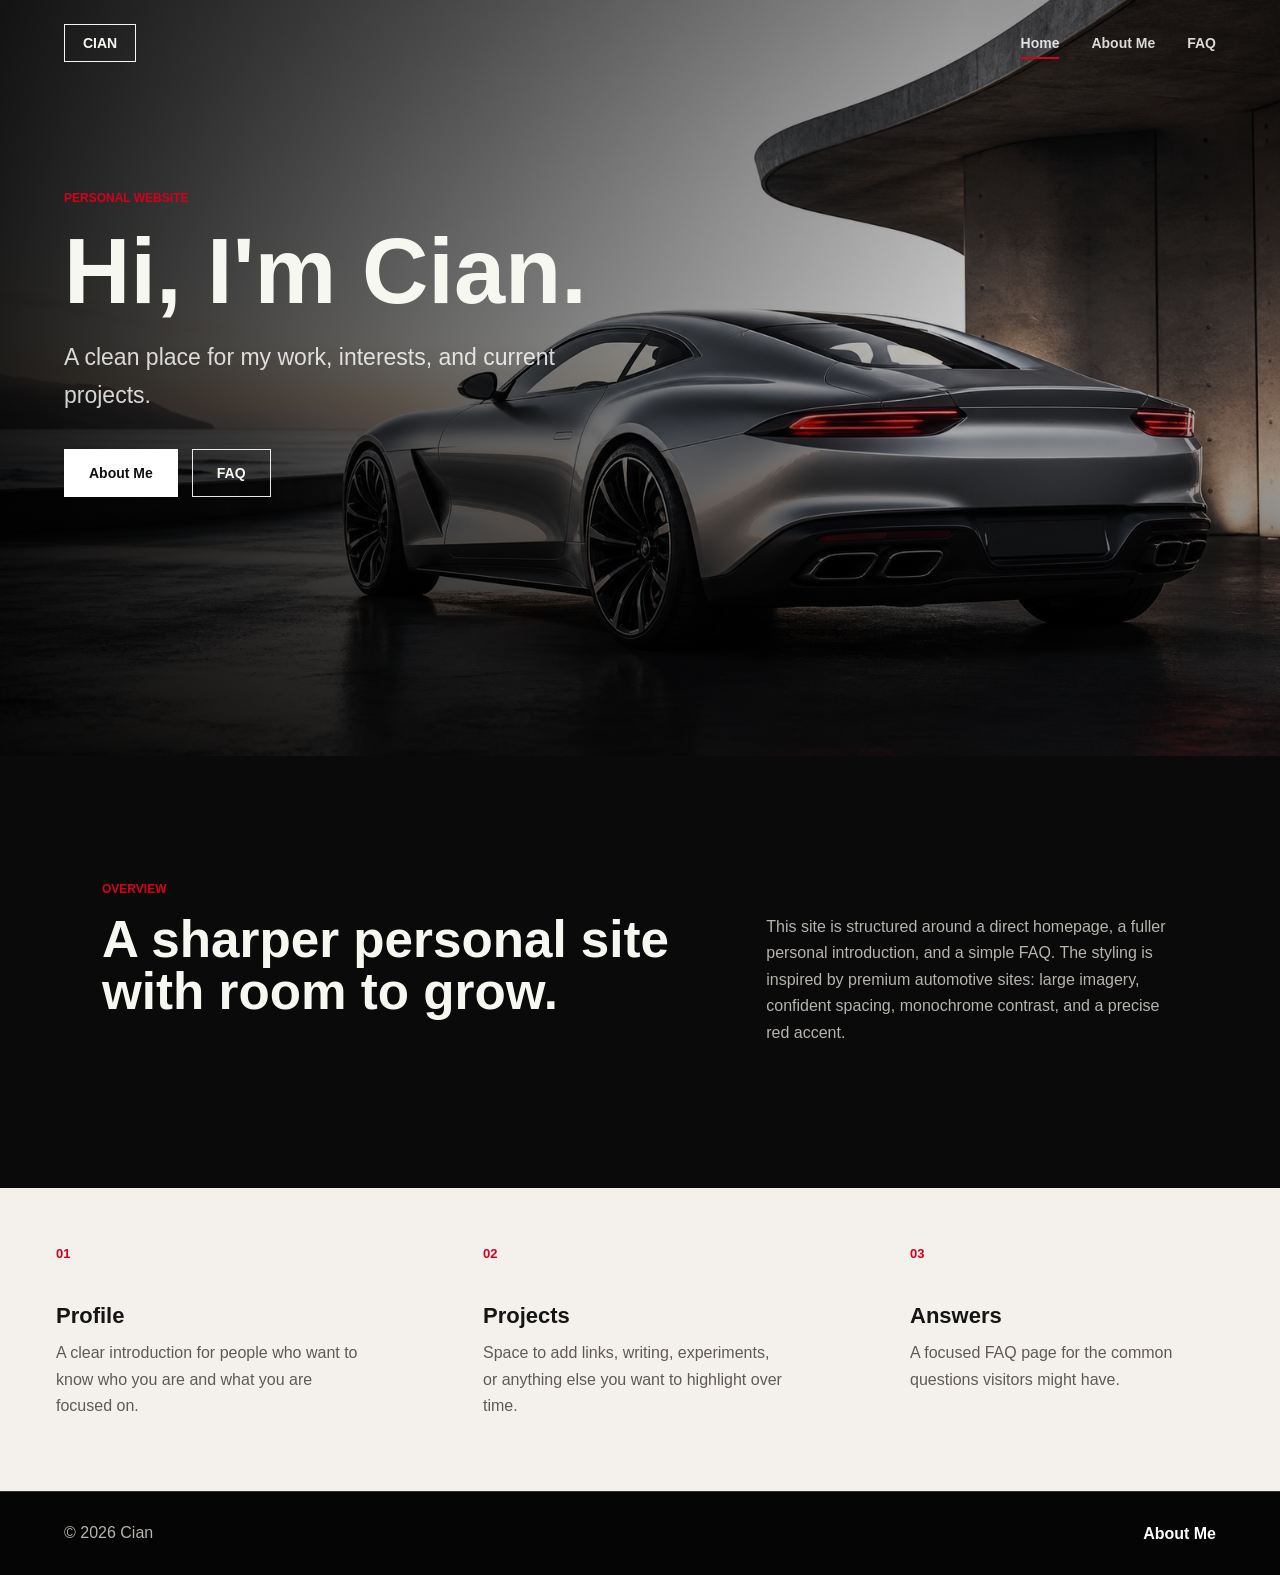
==== index.html @ 29b8a0e3 "Build personal website" ====
<!doctype html>
<html lang="en">
  <head>
    <meta charset="utf-8">
    <meta name="viewport" content="width=device-width, initial-scale=1">
    <title>Cian | Personal Website</title>
    <meta name="description" content="The personal website of Cian.">
    <link rel="stylesheet" href="assets/styles.css">
  </head>
  <body>
    <header class="site-header">
      <a class="brand" href="index.html" aria-label="Cian home">Cian</a>
      <nav class="nav" aria-label="Primary navigation">
        <a aria-current="page" href="index.html">Home</a>
        <a href="about.html">About Me</a>
        <a href="faq.html">FAQ</a>
      </nav>
    </header>

    <main>
      <section class="hero">
        <img src="assets/hero-grand-tourer.png" alt="Unbranded grand touring coupe on a modern coastal road at dawn">
        <div class="hero-shade"></div>
        <div class="hero-content">
          <p class="eyebrow">Personal Website</p>
          <h1>Hi, I'm Cian.</h1>
          <p class="hero-copy">A clean place for my work, interests, and current projects.</p>
          <div class="hero-actions" aria-label="Primary actions">
            <a class="button button-primary" href="about.html">About Me</a>
            <a class="button button-secondary" href="faq.html">FAQ</a>
          </div>
        </div>
      </section>

      <section class="intro section">
        <div class="section-kicker">Overview</div>
        <div class="split">
          <h2>A sharper personal site with room to grow.</h2>
          <p>This site is structured around a direct homepage, a fuller personal introduction, and a simple FAQ. The styling is inspired by premium automotive sites: large imagery, confident spacing, monochrome contrast, and a precise red accent.</p>
        </div>
      </section>

      <section class="feature-band">
        <article>
          <span>01</span>
          <h3>Profile</h3>
          <p>A clear introduction for people who want to know who you are and what you are focused on.</p>
        </article>
        <article>
          <span>02</span>
          <h3>Projects</h3>
          <p>Space to add links, writing, experiments, or anything else you want to highlight over time.</p>
        </article>
        <article>
          <span>03</span>
          <h3>Answers</h3>
          <p>A focused FAQ page for the common questions visitors might have.</p>
        </article>
      </section>
    </main>

    <footer class="site-footer">
      <p>&copy; 2026 Cian</p>
      <a href="about.html">About Me</a>
    </footer>
  </body>
</html>
---- assets/styles.css ----
:root {
  --bg: #0a0a0a;
  --surface: #111111;
  --surface-light: #f4f1ec;
  --text: #f7f7f2;
  --muted: #b7b3ad;
  --ink: #151515;
  --ink-muted: #5f5a54;
  --line: rgba(255, 255, 255, 0.18);
  --accent: #d5001c;
  --max: 1160px;
}

* {
  box-sizing: border-box;
}

html {
  background: var(--bg);
  color: var(--text);
  font-family: Arial, Helvetica, sans-serif;
  letter-spacing: 0;
}

body {
  margin: 0;
  min-width: 320px;
}

a {
  color: inherit;
  text-decoration: none;
}

.site-header {
  align-items: center;
  display: flex;
  gap: 32px;
  justify-content: space-between;
  left: 0;
  padding: 24px clamp(20px, 5vw, 64px);
  position: absolute;
  right: 0;
  top: 0;
  z-index: 10;
}

.site-header-solid {
  background: rgba(10, 10, 10, 0.94);
  border-bottom: 1px solid var(--line);
  position: sticky;
}

.brand {
  border: 1px solid currentColor;
  font-size: 14px;
  font-weight: 700;
  line-height: 1;
  padding: 11px 18px;
  text-transform: uppercase;
}

.nav {
  align-items: center;
  display: flex;
  flex-wrap: wrap;
  gap: clamp(14px, 3vw, 32px);
  justify-content: flex-end;
}

.nav a {
  color: rgba(255, 255, 255, 0.84);
  font-size: 14px;
  font-weight: 700;
  line-height: 1.2;
  padding: 8px 0;
  position: relative;
}

.nav a::after {
  background: var(--accent);
  bottom: 0;
  content: "";
  height: 2px;
  left: 0;
  position: absolute;
  transform: scaleX(0);
  transform-origin: left;
  transition: transform 180ms ease;
  width: 100%;
}

.nav a:hover::after,
.nav a[aria-current="page"]::after {
  transform: scaleX(1);
}

.hero {
  min-height: 84vh;
  overflow: hidden;
  position: relative;
}

.hero img {
  height: 100%;
  inset: 0;
  object-fit: cover;
  object-position: center;
  position: absolute;
  width: 100%;
}

.hero-shade {
  background:
    linear-gradient(90deg, rgba(0, 0, 0, 0.86) 0%, rgba(0, 0, 0, 0.48) 38%, rgba(0, 0, 0, 0.08) 75%),
    linear-gradient(180deg, rgba(0, 0, 0, 0.35), rgba(0, 0, 0, 0.14) 45%, rgba(0, 0, 0, 0.72));
  inset: 0;
  position: absolute;
}

.hero-content {
  max-width: 670px;
  padding: clamp(132px, 21vh, 220px) clamp(20px, 5vw, 64px) 86px;
  position: relative;
  z-index: 2;
}

.eyebrow,
.section-kicker {
  color: var(--accent);
  font-size: 12px;
  font-weight: 800;
  letter-spacing: 0;
  margin: 0 0 18px;
  text-transform: uppercase;
}

h1,
h2,
h3,
p {
  margin-top: 0;
}

h1 {
  font-size: clamp(44px, 8vw, 92px);
  line-height: 0.96;
  margin-bottom: 24px;
}

h2 {
  font-size: clamp(30px, 4vw, 54px);
  line-height: 1.02;
  margin-bottom: 0;
}

h3 {
  font-size: 22px;
  line-height: 1.15;
  margin-bottom: 12px;
}

p {
  line-height: 1.65;
}

.hero-copy {
  color: rgba(255, 255, 255, 0.82);
  font-size: clamp(18px, 2vw, 23px);
  max-width: 560px;
}

.hero-actions {
  display: flex;
  flex-wrap: wrap;
  gap: 14px;
  margin-top: 34px;
}

.button {
  align-items: center;
  border: 1px solid rgba(255, 255, 255, 0.9);
  display: inline-flex;
  font-size: 14px;
  font-weight: 800;
  justify-content: center;
  min-height: 48px;
  padding: 0 24px;
  transition: background 180ms ease, border-color 180ms ease, color 180ms ease;
}

.button-primary {
  background: #ffffff;
  color: #111111;
}

.button-primary:hover {
  background: var(--accent);
  border-color: var(--accent);
  color: #ffffff;
}

.button-secondary:hover {
  background: #ffffff;
  color: #111111;
}

.section {
  margin: 0 auto;
  max-width: var(--max);
  padding: clamp(72px, 10vw, 126px) clamp(20px, 5vw, 42px);
}

.intro {
  background: var(--bg);
}

.split {
  display: grid;
  gap: clamp(28px, 6vw, 76px);
  grid-template-columns: minmax(0, 1fr) minmax(280px, 0.7fr);
}

.split p,
.content-stack p,
.page-hero p,
.timeline p,
.faq-list p,
.feature-band p {
  color: var(--muted);
}

.feature-band {
  background: var(--surface-light);
  color: var(--ink);
  display: grid;
  gap: 1px;
  grid-template-columns: repeat(3, 1fr);
}

.feature-band article {
  background: var(--surface-light);
  min-height: 260px;
  padding: clamp(28px, 5vw, 56px);
}

.feature-band span,
.timeline-item span {
  color: var(--accent);
  display: inline-block;
  font-size: 13px;
  font-weight: 900;
  margin-bottom: 42px;
}

.feature-band p {
  color: var(--ink-muted);
  max-width: 34ch;
}

.page {
  background: var(--bg);
  min-height: 80vh;
}

.page-hero {
  margin: 0 auto;
  max-width: var(--max);
  padding: clamp(82px, 11vw, 132px) clamp(20px, 5vw, 42px) clamp(46px, 7vw, 80px);
}

.page-hero h1 {
  max-width: 900px;
}

.page-hero p {
  font-size: clamp(18px, 2vw, 22px);
  max-width: 720px;
}

.content-grid {
  border-top: 1px solid var(--line);
  display: grid;
  gap: clamp(28px, 7vw, 96px);
  grid-template-columns: 180px minmax(0, 1fr);
  padding-top: clamp(52px, 8vw, 84px);
}

.content-stack {
  max-width: 780px;
}

.timeline {
  border-top: 1px solid var(--line);
  display: grid;
  grid-template-columns: repeat(3, 1fr);
}

.timeline-item {
  border-right: 1px solid var(--line);
  min-height: 280px;
  padding: clamp(28px, 5vw, 56px);
}

.timeline-item:last-child {
  border-right: 0;
}

.faq-list {
  margin: 0 auto;
  max-width: 940px;
  padding: 0 clamp(20px, 5vw, 42px) clamp(72px, 10vw, 120px);
}

details {
  border-top: 1px solid var(--line);
}

details:last-child {
  border-bottom: 1px solid var(--line);
}

summary {
  cursor: pointer;
  font-size: clamp(20px, 3vw, 30px);
  font-weight: 800;
  list-style: none;
  padding: 28px 44px 28px 0;
  position: relative;
}

summary::-webkit-details-marker {
  display: none;
}

summary::after {
  color: var(--accent);
  content: "+";
  font-size: 34px;
  font-weight: 300;
  line-height: 1;
  position: absolute;
  right: 0;
  top: 26px;
}

details[open] summary::after {
  content: "-";
}

details p {
  max-width: 720px;
  padding-bottom: 30px;
}

.site-footer {
  align-items: center;
  background: #050505;
  border-top: 1px solid var(--line);
  color: var(--muted);
  display: flex;
  gap: 20px;
  justify-content: space-between;
  padding: 28px clamp(20px, 5vw, 64px);
}

.site-footer p {
  margin: 0;
}

.site-footer a {
  color: #ffffff;
  font-weight: 800;
}

@media (max-width: 760px) {
  .site-header {
    align-items: flex-start;
    flex-direction: column;
    gap: 18px;
  }

  .nav {
    justify-content: flex-start;
  }

  .hero {
    min-height: 86vh;
  }

  .hero-content {
    padding-top: 184px;
  }

  .split,
  .content-grid,
  .timeline,
  .feature-band {
    grid-template-columns: 1fr;
  }

  .timeline-item {
    border-right: 0;
    border-bottom: 1px solid var(--line);
  }

  .timeline-item:last-child {
    border-bottom: 0;
  }

  .feature-band article {
    min-height: 220px;
  }

  .site-footer {
    align-items: flex-start;
    flex-direction: column;
  }
}

@media (max-width: 460px) {
  .hero-actions,
  .button {
    width: 100%;
  }

  h1 {
    font-size: 42px;
  }
}
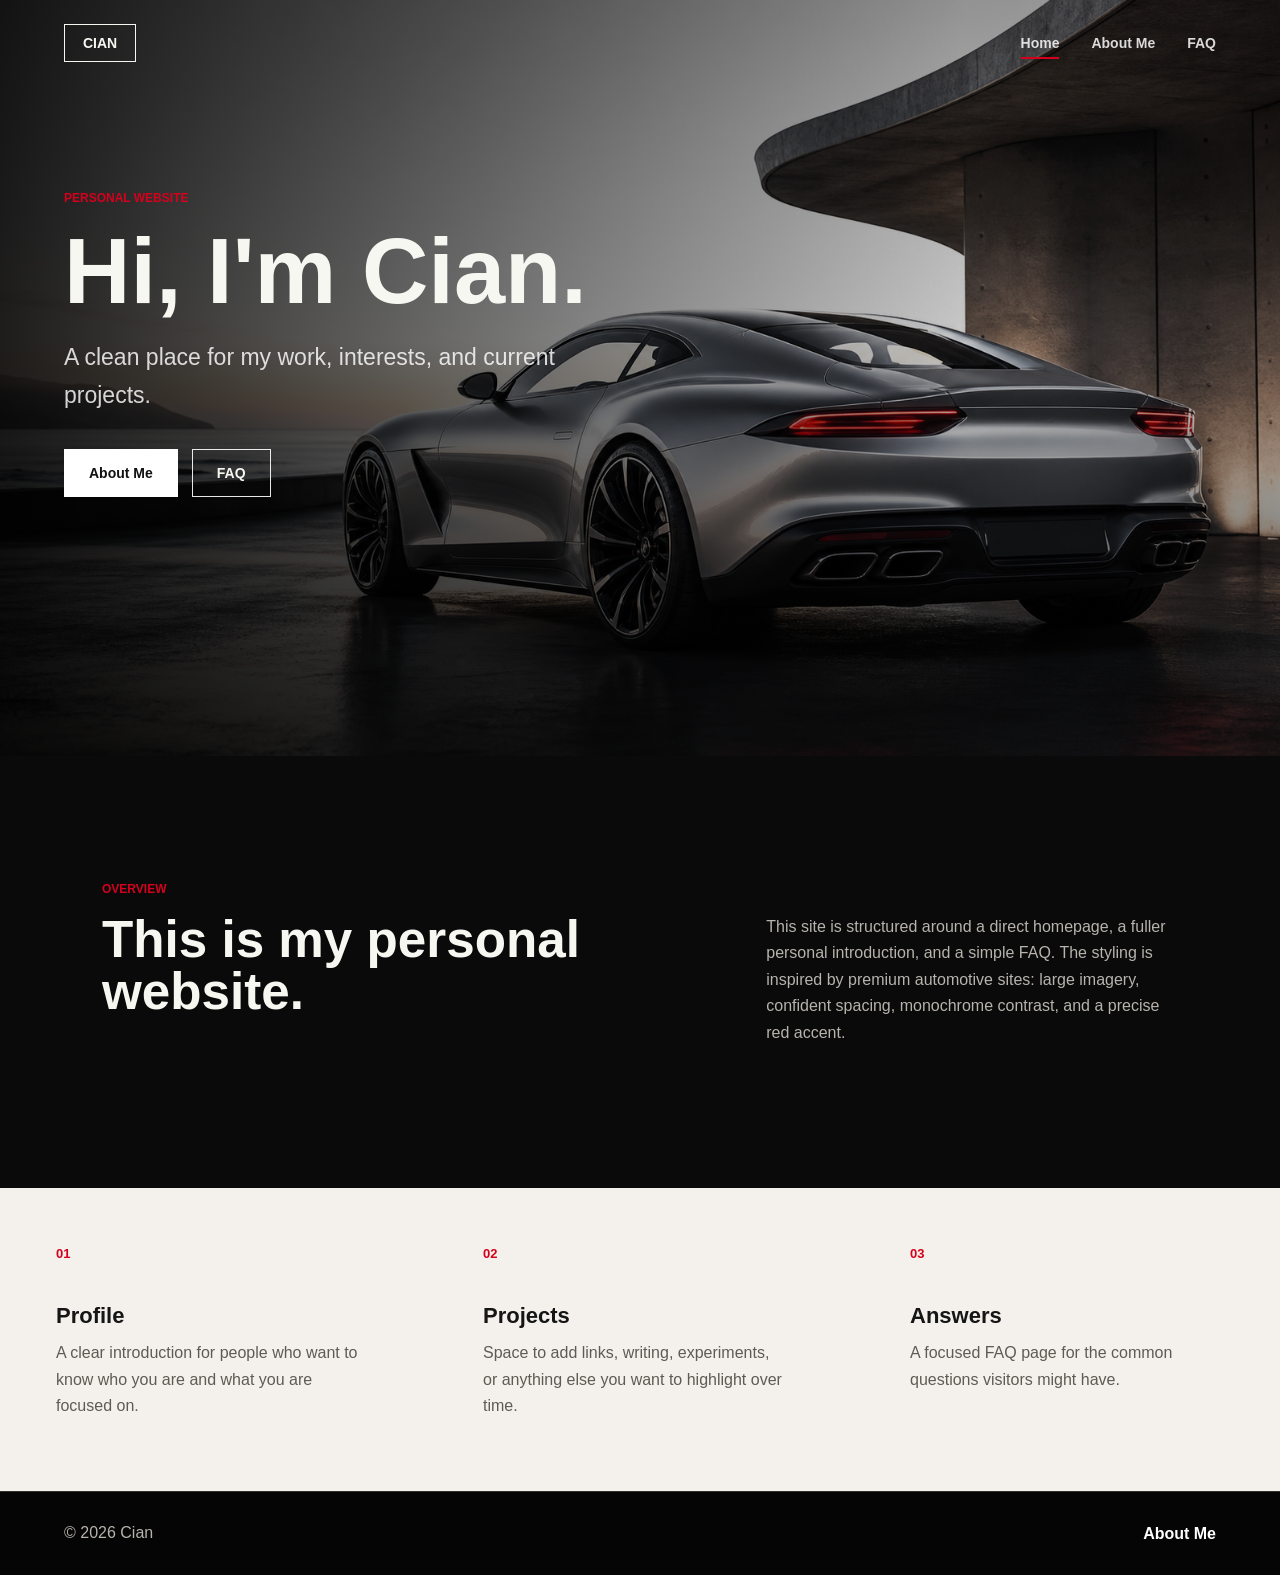
==== commit 520486cf: "Update homepage intro copy" ====
--- a/index.html
+++ b/index.html
@@ -35,7 +35,7 @@
       <section class="intro section">
         <div class="section-kicker">Overview</div>
         <div class="split">
-          <h2>A sharper personal site with room to grow.</h2>
+          <h2>This is my personal website.</h2>
           <p>This site is structured around a direct homepage, a fuller personal introduction, and a simple FAQ. The styling is inspired by premium automotive sites: large imagery, confident spacing, monochrome contrast, and a precise red accent.</p>
         </div>
       </section>
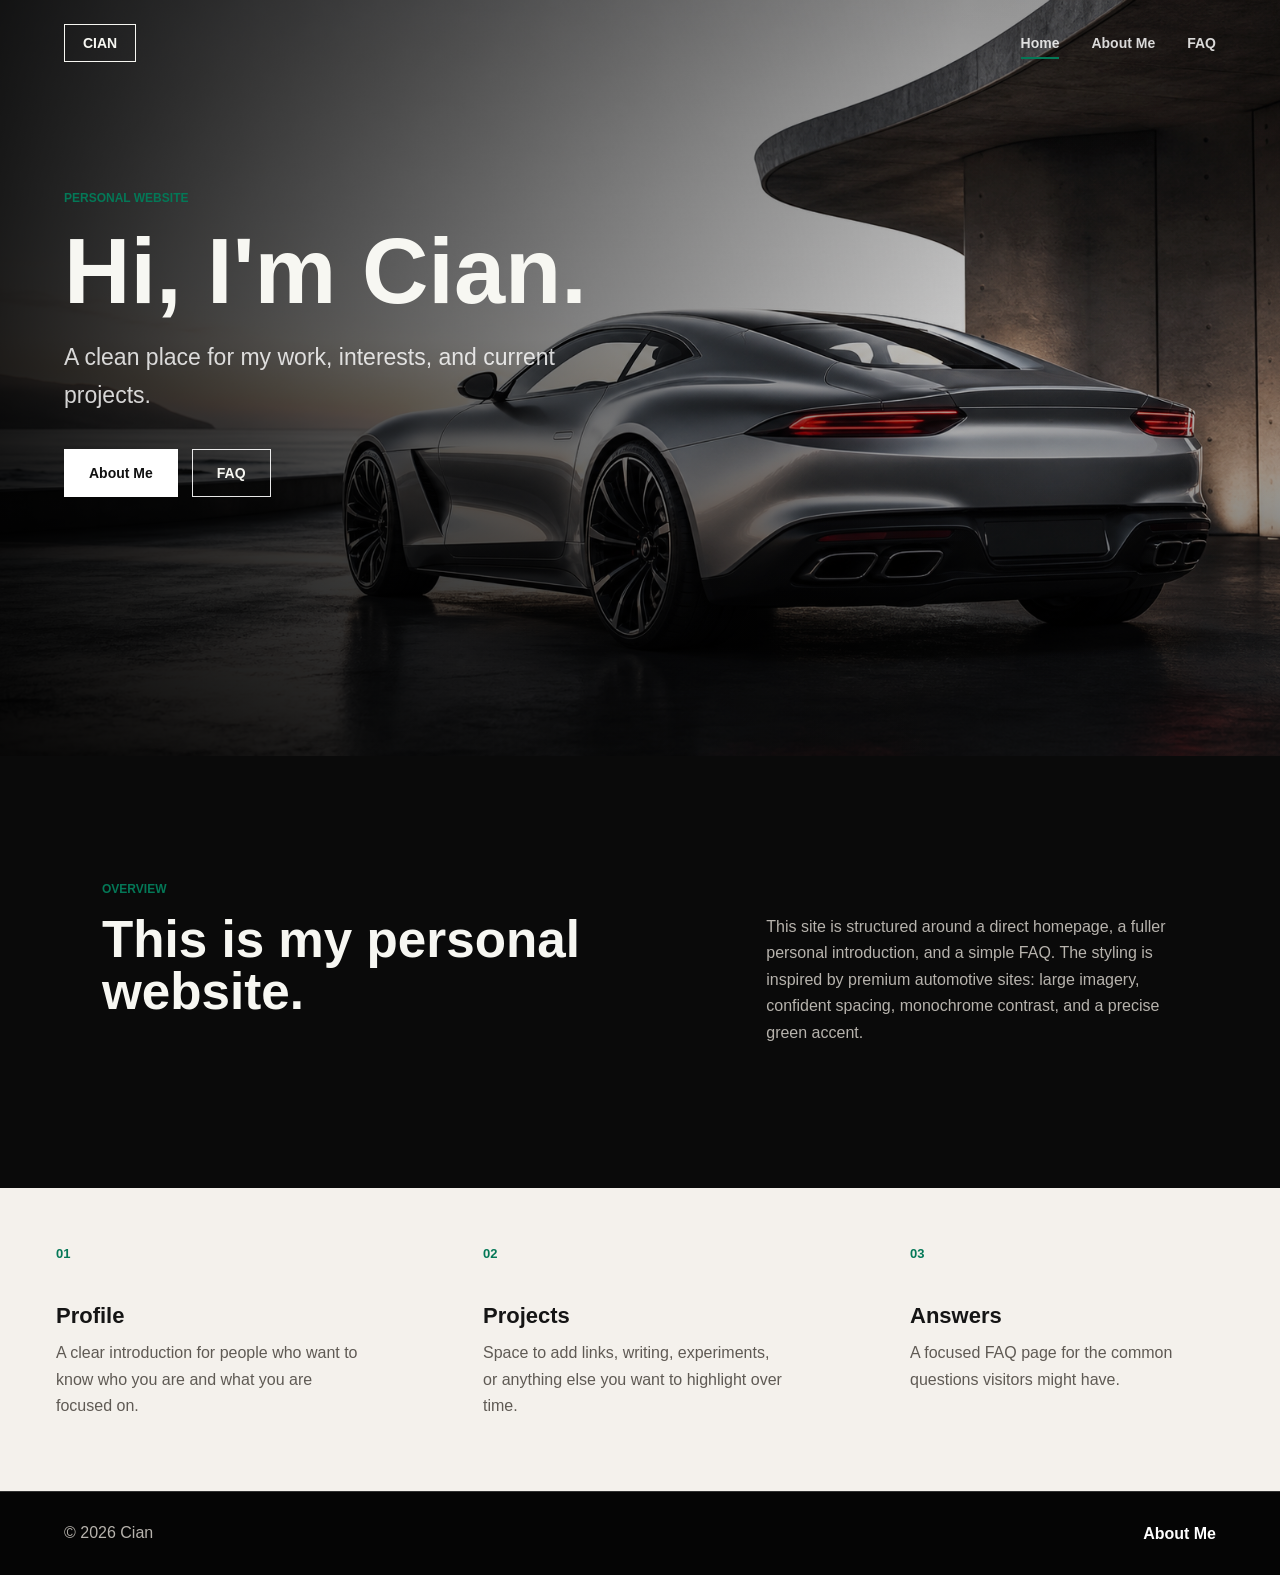
==== commit 2c953cf8: "Make accent color green" ====
--- a/index.html
+++ b/index.html
@@ -36,7 +36,7 @@
         <div class="section-kicker">Overview</div>
         <div class="split">
           <h2>This is my personal website.</h2>
-          <p>This site is structured around a direct homepage, a fuller personal introduction, and a simple FAQ. The styling is inspired by premium automotive sites: large imagery, confident spacing, monochrome contrast, and a precise red accent.</p>
+          <p>This site is structured around a direct homepage, a fuller personal introduction, and a simple FAQ. The styling is inspired by premium automotive sites: large imagery, confident spacing, monochrome contrast, and a precise green accent.</p>
         </div>
       </section>
 
--- a/assets/styles.css
+++ b/assets/styles.css
@@ -7,7 +7,7 @@
   --ink: #151515;
   --ink-muted: #5f5a54;
   --line: rgba(255, 255, 255, 0.18);
-  --accent: #d5001c;
+  --accent: #047857;
   --max: 1160px;
 }
 
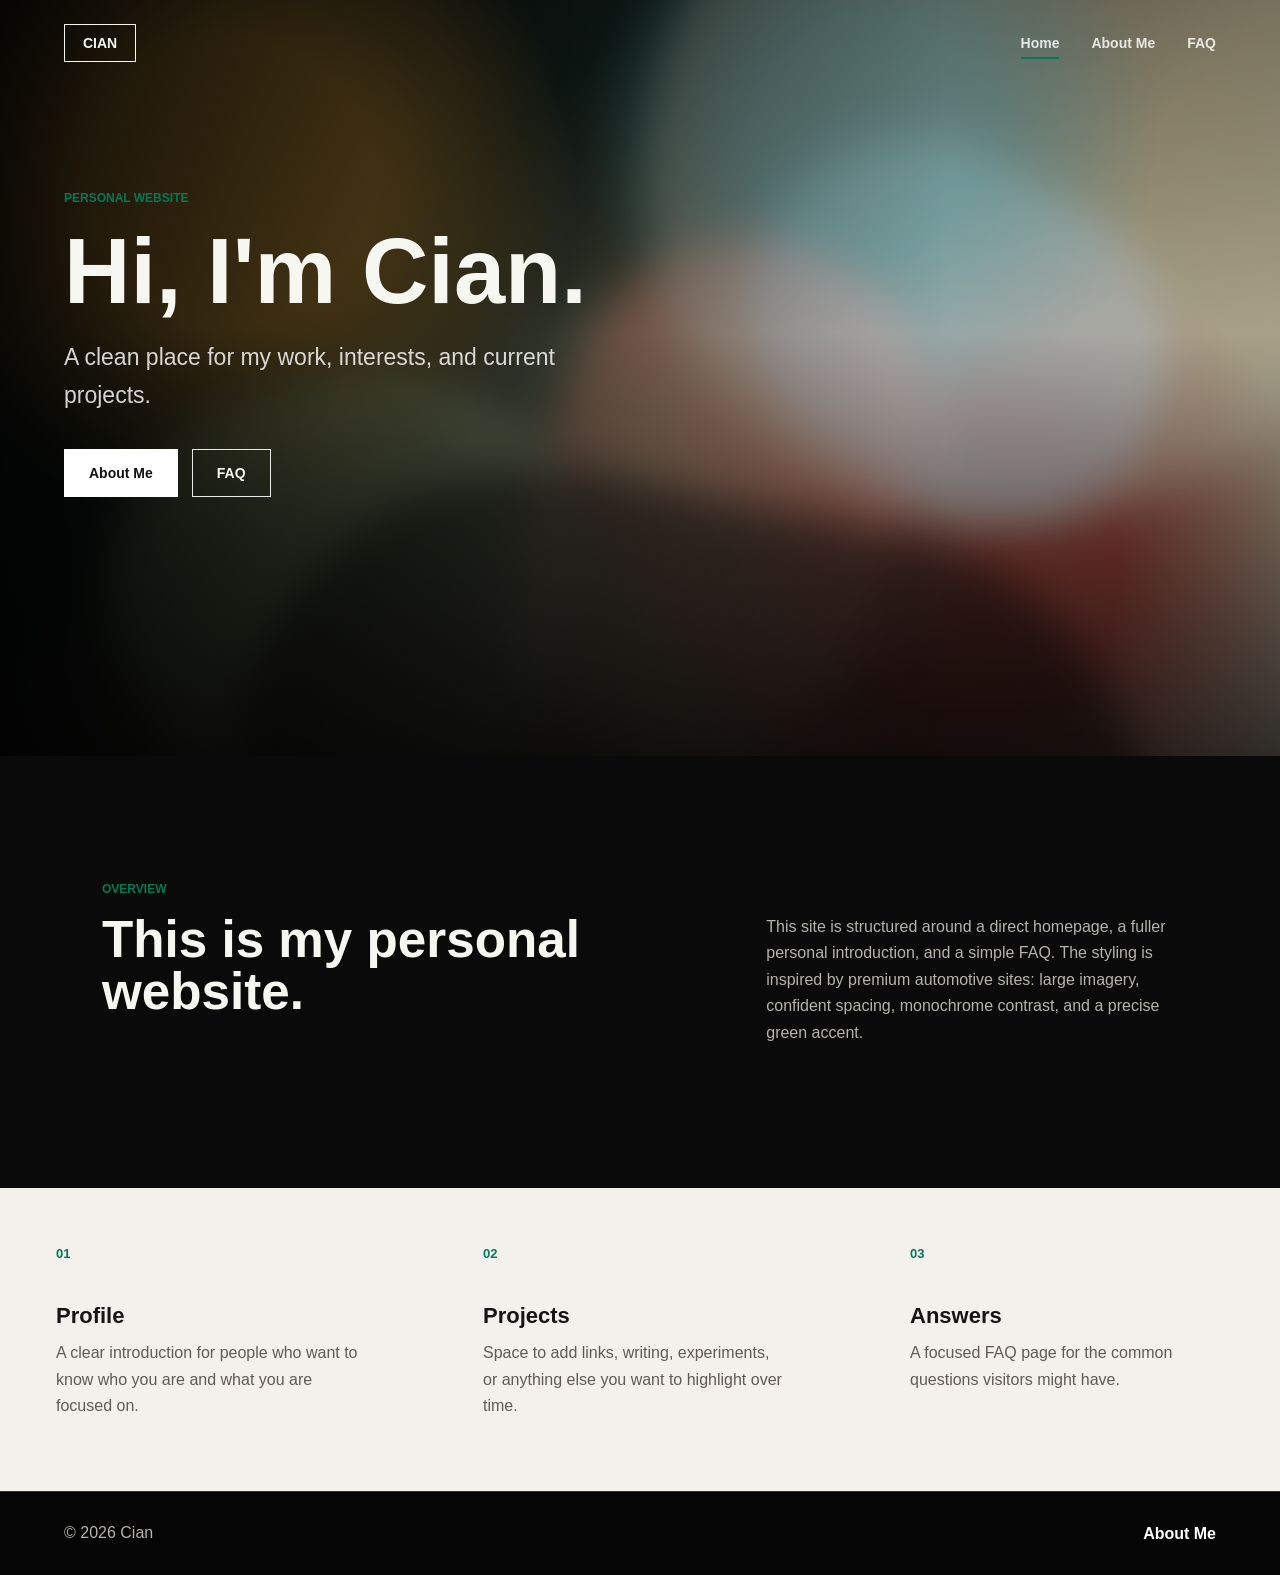
==== commit 5d8e2d18: "Replace hero car with abstract palette" ====
--- a/index.html
+++ b/index.html
@@ -19,7 +19,12 @@
 
     <main>
       <section class="hero">
-        <img src="assets/hero-grand-tourer.png" alt="Unbranded grand touring coupe on a modern coastal road at dawn">
+        <div class="hero-palette" aria-hidden="true">
+          <span class="palette-field palette-field-ember"></span>
+          <span class="palette-field palette-field-sage"></span>
+          <span class="palette-field palette-field-sky"></span>
+          <span class="palette-field palette-field-ink"></span>
+        </div>
         <div class="hero-shade"></div>
         <div class="hero-content">
           <p class="eyebrow">Personal Website</p>
--- a/assets/styles.css
+++ b/assets/styles.css
@@ -101,19 +101,103 @@
   position: relative;
 }
 
-.hero img {
+.hero-palette {
+  background:
+    radial-gradient(circle at 18% 24%, rgba(244, 181, 68, 0.92) 0 12%, transparent 29%),
+    radial-gradient(circle at 68% 18%, rgba(58, 176, 198, 0.82) 0 11%, transparent 27%),
+    radial-gradient(circle at 76% 76%, rgba(190, 66, 58, 0.84) 0 13%, transparent 31%),
+    linear-gradient(135deg, #111512 0%, #223a32 32%, #c9b783 63%, #e8dfcb 100%);
   height: 100%;
   inset: 0;
-  object-fit: cover;
-  object-position: center;
   position: absolute;
   width: 100%;
 }
 
+.hero-palette::before,
+.hero-palette::after,
+.palette-field {
+  border-radius: 999px;
+  filter: blur(22px);
+  position: absolute;
+}
+
+.hero-palette::before {
+  background: rgba(245, 236, 211, 0.48);
+  content: "";
+  height: 58vw;
+  max-height: 720px;
+  min-height: 340px;
+  right: -12vw;
+  top: -16vw;
+  transform: rotate(-22deg);
+  width: 62vw;
+}
+
+.hero-palette::after {
+  background: rgba(7, 12, 13, 0.5);
+  bottom: -28vw;
+  content: "";
+  height: 48vw;
+  left: 18vw;
+  min-height: 280px;
+  transform: rotate(12deg);
+  width: 72vw;
+}
+
+.palette-field {
+  display: block;
+  mix-blend-mode: screen;
+  opacity: 0.86;
+}
+
+.palette-field-ember {
+  background: #d94e3f;
+  height: 42vw;
+  left: 42vw;
+  max-height: 540px;
+  min-height: 260px;
+  top: 26vh;
+  transform: rotate(20deg);
+  width: 28vw;
+}
+
+.palette-field-sage {
+  background: #90a967;
+  height: 34vw;
+  left: 8vw;
+  max-height: 420px;
+  min-height: 220px;
+  top: 42vh;
+  transform: rotate(-15deg);
+  width: 38vw;
+}
+
+.palette-field-sky {
+  background: #35a7bd;
+  height: 26vw;
+  max-height: 340px;
+  min-height: 180px;
+  right: 8vw;
+  top: 18vh;
+  transform: rotate(31deg);
+  width: 34vw;
+}
+
+.palette-field-ink {
+  background: #182824;
+  bottom: 4vh;
+  height: 34vw;
+  max-height: 460px;
+  min-height: 240px;
+  right: 24vw;
+  transform: rotate(-8deg);
+  width: 42vw;
+}
+
 .hero-shade {
   background:
-    linear-gradient(90deg, rgba(0, 0, 0, 0.86) 0%, rgba(0, 0, 0, 0.48) 38%, rgba(0, 0, 0, 0.08) 75%),
-    linear-gradient(180deg, rgba(0, 0, 0, 0.35), rgba(0, 0, 0, 0.14) 45%, rgba(0, 0, 0, 0.72));
+    linear-gradient(90deg, rgba(0, 0, 0, 0.88) 0%, rgba(0, 0, 0, 0.56) 39%, rgba(0, 0, 0, 0.18) 74%),
+    linear-gradient(180deg, rgba(0, 0, 0, 0.34), rgba(0, 0, 0, 0.1) 44%, rgba(0, 0, 0, 0.76));
   inset: 0;
   position: absolute;
 }
